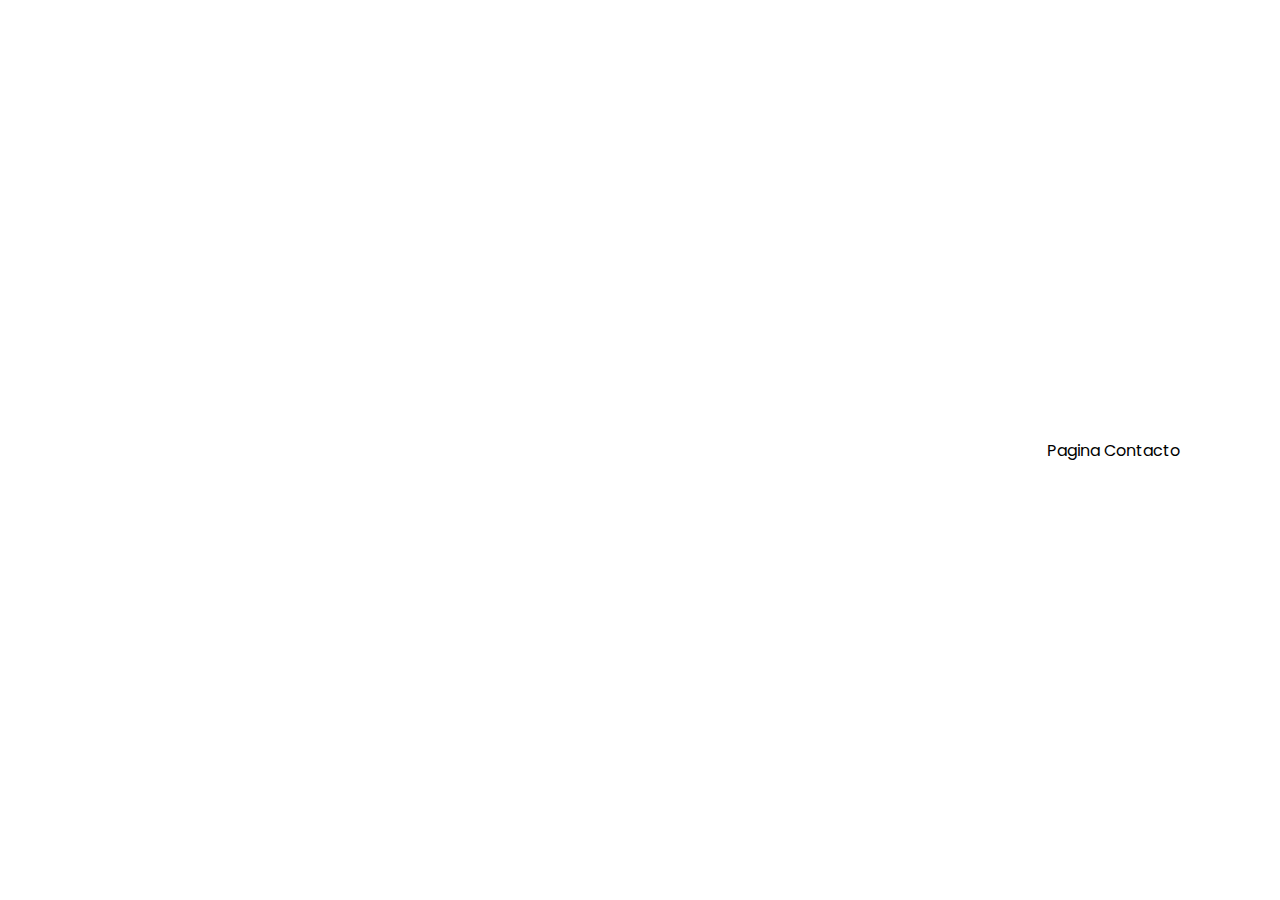
==== Contacto.html @ beb8ddba "mi primer commit" ====
<!DOCTYPE html>
<html lang="es">
<head>
    <meta charset="UTF-8">
    <title> Las Marias Sitio Web</title>
    <link rel="stylesheet" href="stylesin.css"
</head>
<body>
    <section>
        <div class="circle"></div>
        <header>

            <!--Encabezado Inicio/Menu/Novedades/Contacto-->

            <!--Logo en la pagina-->
            <a href="file:C:\Users\USuario_\Desktop\LasMa\index.html"><img src="logolasma.png"  class="logo"></a>
            <div class="toggle"></div>
                <ul class="navigation">
                    <li><a href="index.html"style="--i:1;">Inicio</a></li>
                    <li><a href="Menú.html"style="--i:2;">Menú</a></li>
                    <li><a href="novedades.html"style="--i:3;">Novedades</a></li>
                    <li><a href="Contacto.html"style="--i:4;"class='active'>Contacto</a></li>
                </ul>
        </header>
        <p>Pagina Contacto</p>
        <script>
            const menuToggle = document.querySelector('.toggle');
            const navigation = document.querySelector('.navigation');
            menuToggle.onclick = function(){
                menuToggle.classList.toggle('active');
                navigation.classList.toggle('active');
            }
        </script>
</body>
</html>
---- stylesin.css ----
@import url('https://fonts.googleapis.com/css?family=Poppins:200,300,400,500,600,700,800,900&display=swap');
*
{
    margin: 0;
    padding: 0;
    box-sizing: border-box;
    font-family: 'Poppins', sans-serif;
}

section
{
    position: relative;
    width: 100%;
    min-height: 100vh;
    padding: 100px;
    display: flex;
    justify-content: space-between;
    align-items: center;
    background: rgb(255, 255, 255);
}

header
{
    position: fixed;
    top: 0;
    left: 0;
    width: 100%;
    padding: 20px 100px;
    display: flex;
    justify-content: space-between;
    align-items: center;
    z-index: 1000;
}
header .logo
{
    position: relative;
    max-width: 200px;
    opacity: 0;
    animation: slide_left 0.5s linear forwards;
    animation-delay: 0.2s;
}

@keyframes slide_left
{
    0%
    {
        transform: translateX(-100px);
        opacity: 0;
    }
    100%
    {
        transform: translateX(0px);
        opacity: 1;
    }
}

header ul
{
    position: relative;
    display: flex;
}

header ul li
{
    list-style: none;
}

header ul li a
{
    
    display: inline-block;
    color: #333;
    font-weight: 600;
    font-size: 1.1em;
    margin-left: 40px;
    padding: 8px 18px;
    text-decoration: none;
    user-select: none;
    opacity: 0;
    animation: slide_top 0.5s linear forwards;
    animation-delay: calc(0.2s * var(--i));
}

@keyframes slide_top
{
    0%
    {
        transform: translateY(100px);
        opacity: 0;
    }
    100%
    {
        transform: translateY(0px);
        opacity: 1;
    }
}

header ul li a.active,
header ul li a:hover
{
    background: #dd1d50;
    color: #fff;
    border-radius: 30px;
}

.content
{
    position: relative;
    width: 100%;
    display: flex;
    justify-content: space-between;
    align-items: center;
}

.content .textBox
{
    position: relative;
    max-width: 800px;
}

.content .textBox h2
{
    color: #333;
    font-size: 4em;
    line-height: 1.4em;
    font-weight: 500;
}

.content .textBox h2 span
{
    color: #ca002c;
    font-size: 1.2em;
    font-weight: 900;
}

.content .textBox p
{
    color: #333;
}

.content .textBox a
{
    display: inline-block;
    margin-top: 20px;
    padding: 8px 20px;
    background: #ca002c;
    color: #fff;
    border-radius: 40px;
    font-weight: 500;
    letter-spacing: 1px;
    text-decoration: none;
    opacity: 0;
    animation: slide_top 0.5s linear forwards;
    animation-delay: 2s;
}

.content .imgBox
{
    width: 600px;
    display: flex;
    justify-content: flex-end;
    padding-right: 50px;
    margin-top: 50px;
}

.content .imgBox img
{
    max-width: 480px;
}

.thumb
{
    position: absolute;
    left: 50%;
    bottom: 20px;
    transform: translateX(-50%);
    display: flex;
}

.thumb li
{
    list-style: none;
    display: inline-block;
    margin: 0 20px;
    cursor: pointer;
    transition: 0.5s;
}

.thumb li:hover
{
    transform: translateY(-15%);
}

.thumb li img
{
    max-width: 200px;
}





.icon
{
    position: absolute;
    top: 50%;
    right: 5px;
    bottom: 20px;
    transform: translateY(-50%);
    display: flex;
    justify-content: center;
    align-items: center;
    flex-direction: column;
}

.icon li
{
    list-style: none;
    display: inline-block;
    margin: 0 20px;
    cursor: pointer;
    transition: 0.5s;
}

.icon li a
{
    display: inline-block;
    margin: 5px 0;
    transform: scale(0.6);
    filter: invert(1);
}
/* Movimiento de iconos de redes sociales */
.icon li:hover
{
    transform: translateX(-15%);
}
/* Tamaño de iconos de redes sociales */
.icon li img
{
    max-width: 50px;
}
/*Fondo blanco de los productos*/
.product
{
    width: 85%;
    background-color: #FFFFFF;
    box-shadow: 2px 2px 30px rgba(167,158,245,0.2);
    display: flex;
    margin: 30px auto;
    flex-direction: column;
    align-items: center;
    padding: 40px 20px;
    margin-top: -40%;
    position: relative;
    background-image: url("C:/Users/USuario_/Desktop/poduct bg.png");
    background-size: 1000px;
    background-position: center;
    border-radius: 10px;
}
/*Fuente de NOVEDADES*/
.p-heading font
{
    font-family: poppins;
    color:#d42554;
    font-weight: 700;
    font-size: 2rem;
    text-shadow: 2px 2px 30px rgba(0,0,0,0.2);
}
/*NOVEDADES*/
.p-heading h3
{
    font-family: poppins;
    font-weight: 700;
    font-size: 2rem;
    text-shadow: 2px 2px 30px rgba(0,0,0,0.2);
}

.product-container
{
    display: flex;
    justify-content: center;
    align-items: center;
    flex-wrap: wrap;
    margin: 10px 0px;
    width: 100%;
    

}
/*Recuadro de cada objeto*/
.p-box
{
    width: 250px;
    height: 330px;
    display: flex;
    justify-content: center;
    align-items: center;
    flex-direction: column;
    border-radius: 4px;
    position: relative;
    margin: 10px 30px;
}
/*Imagen de paquete de yerba*/
.p-box img
{
    height: 190px;

}

/*Yerba Mate La Merced De Campo Oc 1/2 Kg*/
.p-box p
{
    color: #4d4d4d70;
    font-size: 0.9rem;
    letter-spacing: 0.5px;
}

/*$228*/
.price
{
    color:#2c2c2c;
    font-family: poppins;
    font-size: 1.1rem;
    text-decoration: none;
}

.buy-btn
{
    position: absolute;
    width: 140px;
    height: 40px;
    display: flex;
    justify-content: center;
    align-items: center;
    font-family: calibri;
    left:50%;
    bottom: -20px;
    transform: translateX(-50%);
    border-radius: 20px;
    color: #FFFFFF;
    background: linear-gradient( 109.6deg,  rgba(254,87,98,1) 11.2%, rgba(255,107,161,1) 99.1% );
    text-decoration: none;
    display: none;
    animation: fade 0.3s;
}

.p-box:hover
{
    box-shadow: 2px 2px 30px rgba(0,0,0,0.1);
    background-color: #FFFFFF;
}

.p-box:hover .price
{
    color:#cf3959;
    transition: all ease 0.2s;
}

.p-box:hover .buy-btn
{
    display: flex;
}
@keyframes fade
{
    0%
    {
        opacity: 0;
    }
    100%
    {
        opacity: 1;
    }
}
/*Hagamos esto Responsive*/

@media(max-width: 991px)
{
    section
    {
        padding: 150px 20px;
    }

    header
    {
        padding: 20px;
    }

    .navigation
    {
        display: none;
    }

    .navigation.active
    {
        position: fixed;
        top: 0;
        left: 0;
        width: 100%;
        height: 100%;
        background: #fff;
        display: flex;
        justify-content: center;
        align-items: center;
        flex-direction: column;
    }

    header ul li
    {
        margin: 10px;
    }

    /* Boton de Menu */
    .toggle
    {
        position: fixed;
        top: 20px;
        right: 20px;
        width: 40px;
        height: 40px;
        background: #dd1d50 url(menu.png);
        background-size: 30px;
        background-repeat: no-repeat;
        background-position: center;
        cursor: pointer;
        z-index: 1000;
        border-radius: 2px;
    }
    /* Boton de Cerrar*/
    .toggle.active
    {
        background: #dd1d50 url(close.png);
        background-size: 25px;
        background-repeat: no-repeat;
        background-position: center; 
    }

    .imgBox .yerbas
    {
        max-width: 240px 286px;
    }

    .content .textBox h2
    {
        font-size: 2.5em;
    }

    .product
    {
        margin-top: -80%;
    }

}

@media(max-width: 700px)
{
    .imgBox .yerbas
    {
        max-width: 120px 143px;
    }
    .circle
    {
        opacity: 0.6;
    }
    .product
    {
        margin-top: -105%;
    }
}
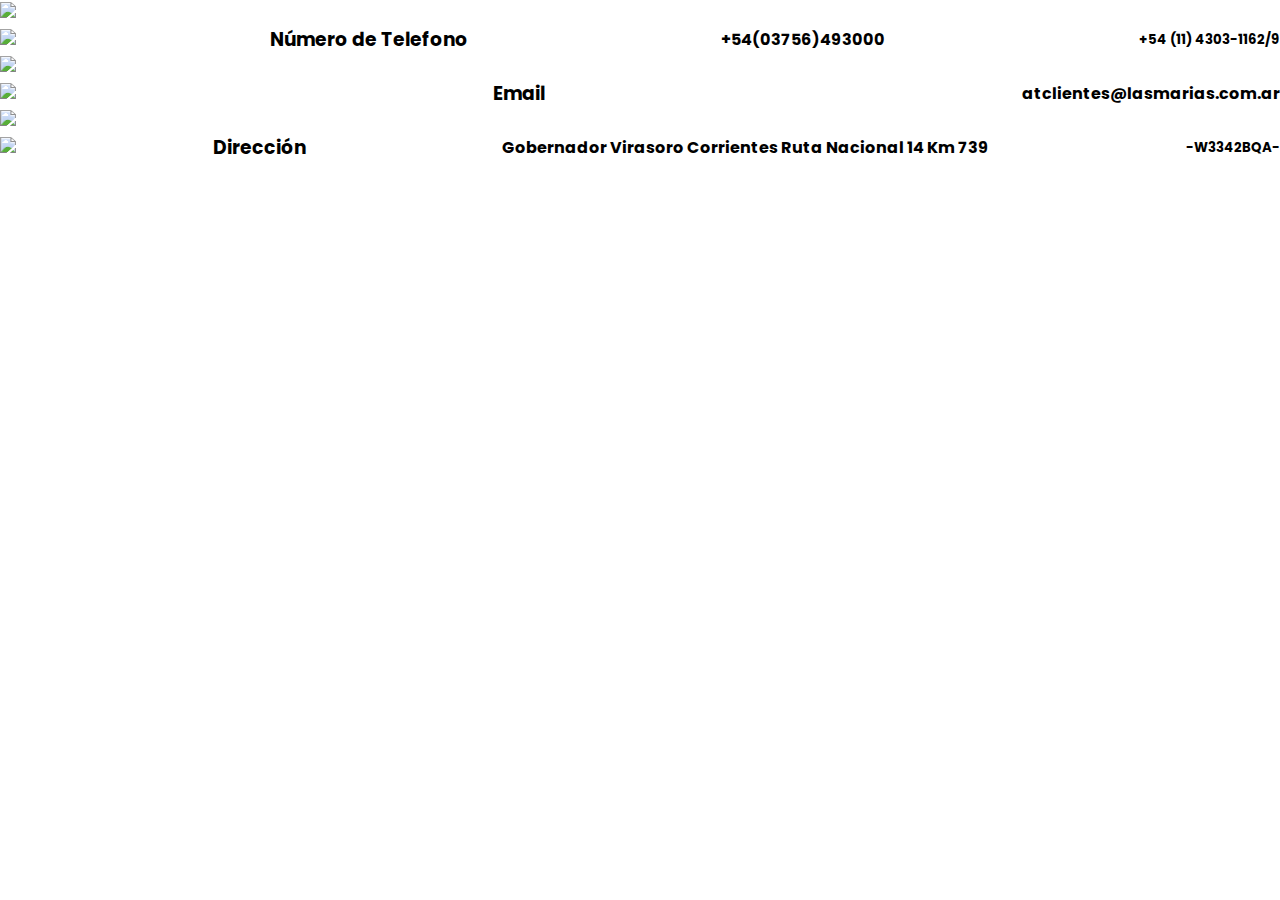
==== commit 44976d80: "Update Contacto.html" ====
--- a/Contacto.html
+++ b/Contacto.html
@@ -3,11 +3,50 @@
 <head>
     <meta charset="UTF-8">
     <title> Las Marias Sitio Web</title>
-    <link rel="stylesheet" href="stylesin.css"
+    <link rel="stylesheet" href="stylesin.css">
 </head>
+<link rel="stylesheet" href="stile.css">
 <body>
-    <section>
-        <div class="circle"></div>
+    <div class="container">
+        <div class="box">
+            <div class="imgBx">
+                <img src="call.png">
+            </div>
+            <div class="content">
+                <div class="icono">
+                    <img src="call.png">
+                </div>
+                <h3>Número de Telefono</h3>
+                <h4>+54(03756)493000</h4>
+                <h5>+54 (11) 4303-1162/9</h5>
+            </div>
+        </div>
+        <div class="box">
+            <div class="imgBx">
+                <img src="open-email.png">
+            </div>
+            <div class="content">
+                <div class="icono">
+                    <img src="open-email.png">
+                </div>
+                <h3>Email</h3>
+                <h4>atclientes@lasmarias.com.ar</h4>
+            </div>
+        </div>
+        <div class="box">
+            <div class="imgBx">
+                <img src="map.png">
+            </div>
+            <div class="content">
+                <div class="icono">
+                    <img src="map.png">
+                </div>
+                <h3>Dirección</h3>
+                <h4>Gobernador Virasoro Corrientes Ruta Nacional 14 Km 739</h4>
+                <h5>-W3342BQA-</h5>
+            </div>
+        </div>
+    </div>
         <header>
 
             <!--Encabezado Inicio/Menu/Novedades/Contacto-->
@@ -22,7 +61,7 @@
                     <li><a href="Contacto.html"style="--i:4;"class='active'>Contacto</a></li>
                 </ul>
         </header>
-        <p>Pagina Contacto</p>
+        
         <script>
             const menuToggle = document.querySelector('.toggle');
             const navigation = document.querySelector('.navigation');
@@ -32,4 +71,4 @@
             }
         </script>
 </body>
-</html>+</html>
--- a/stylesin.css
+++ b/stylesin.css
@@ -252,7 +252,7 @@
     padding: 40px 20px;
     margin-top: -40%;
     position: relative;
-    background-image: url("C:/Users/USuario_/Desktop/poduct bg.png");
+    background-image: url("poduct bg.png");
     background-size: 1000px;
     background-position: center;
     border-radius: 10px;
@@ -464,4 +464,4 @@
     {
         margin-top: -105%;
     }
-}+}
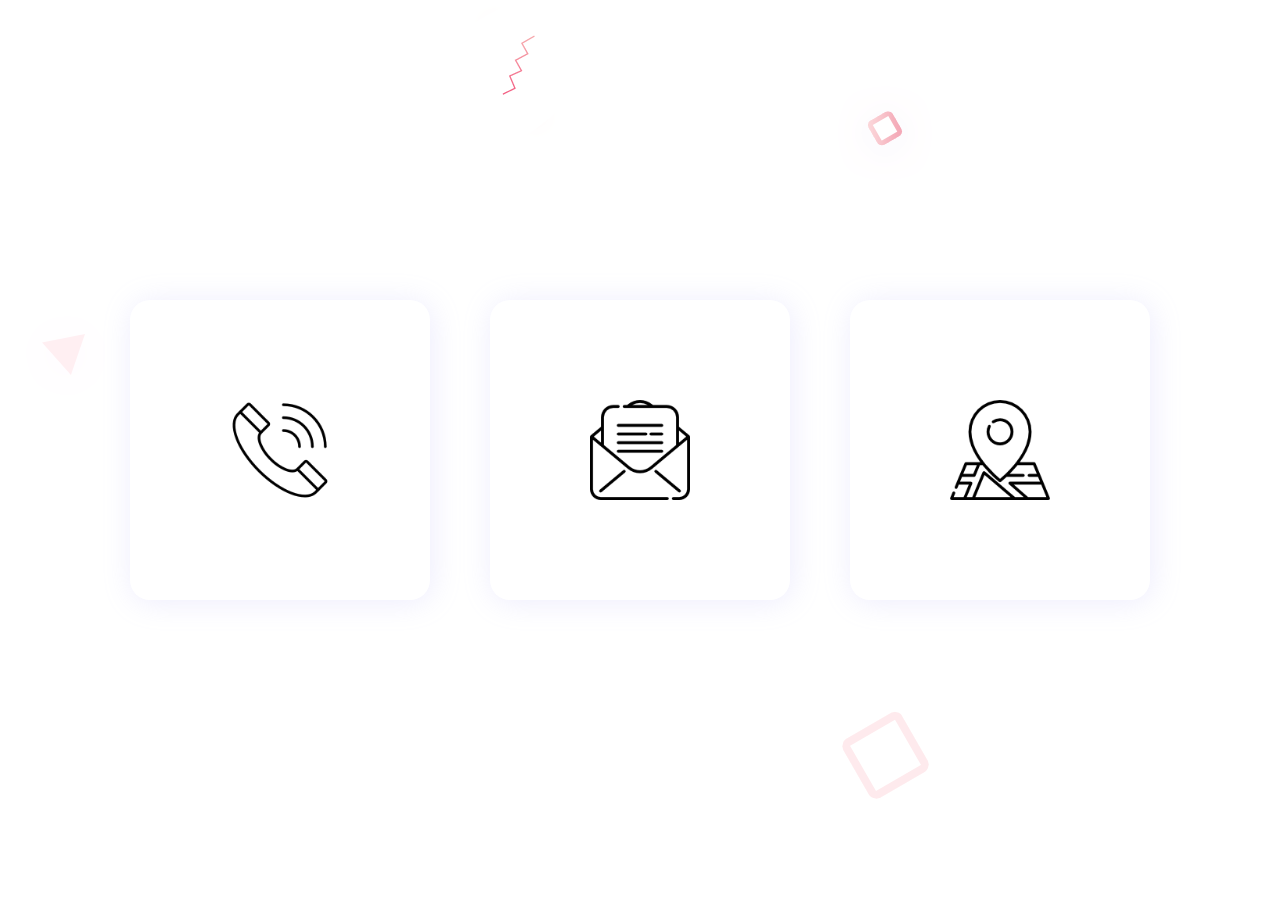
==== commit fdc22b11: "Update Contacto.html" ====
--- a/Contacto.html
+++ b/Contacto.html
@@ -52,7 +52,7 @@
             <!--Encabezado Inicio/Menu/Novedades/Contacto-->
 
             <!--Logo en la pagina-->
-            <a href="file:C:\Users\USuario_\Desktop\LasMa\index.html"><img src="logolasma.png"  class="logo"></a>
+            <a href="index.html"><img src="logolasma.png"  class="logo"></a>
             <div class="toggle"></div>
                 <ul class="navigation">
                     <li><a href="index.html"style="--i:1;">Inicio</a></li>
--- a/stylesin.css
+++ b/stylesin.css
@@ -6,6 +6,8 @@
     box-sizing: border-box;
     font-family: 'Poppins', sans-serif;
 }
+
+
 
 section
 {
@@ -253,9 +255,9 @@
     margin-top: -40%;
     position: relative;
     background-image: url("poduct bg.png");
-    background-size: 1000px;
+    background-size: 980px;
     background-position: center;
-    border-radius: 10px;
+    border-radius: 20px;
 }
 /*Fuente de NOVEDADES*/
 .p-heading font
@@ -264,7 +266,7 @@
     color:#d42554;
     font-weight: 700;
     font-size: 2rem;
-    text-shadow: 2px 2px 30px rgba(0,0,0,0.2);
+    text-shadow: 2px 2px 30px rgba(167,158,245,0.2);
 }
 /*NOVEDADES*/
 .p-heading h3
@@ -272,7 +274,7 @@
     font-family: poppins;
     font-weight: 700;
     font-size: 2rem;
-    text-shadow: 2px 2px 30px rgba(0,0,0,0.2);
+    text-shadow: 2px 2px 30px rgba(167,158,245,0.2);
 }
 
 .product-container
@@ -295,7 +297,7 @@
     justify-content: center;
     align-items: center;
     flex-direction: column;
-    border-radius: 4px;
+    border-radius: 20px;
     position: relative;
     margin: 10px 30px;
 }
@@ -345,7 +347,7 @@
 
 .p-box:hover
 {
-    box-shadow: 2px 2px 30px rgba(0,0,0,0.1);
+    box-shadow: 2px 2px 30px rgba(167,158,245,0.2);
     background-color: #FFFFFF;
 }
 
@@ -408,21 +410,26 @@
         margin: 10px;
     }
 
+    header ul li a
+    {
+        font-size: 2.3em;
+    }
+
     /* Boton de Menu */
     .toggle
     {
         position: fixed;
         top: 20px;
         right: 20px;
-        width: 40px;
-        height: 40px;
+        width: 100px;
+        height: 100px;
         background: #dd1d50 url(menu.png);
         background-size: 30px;
         background-repeat: no-repeat;
         background-position: center;
         cursor: pointer;
         z-index: 1000;
-        border-radius: 2px;
+        border-radius: 20px;
     }
     /* Boton de Cerrar*/
     .toggle.active
@@ -445,12 +452,17 @@
 
     .product
     {
-        margin-top: -80%;
-    }
-
-}
-
-@media(max-width: 700px)
+        margin-top: -170%;
+    }
+
+    .thumb
+    {
+        bottom: 290px;
+    }
+
+}
+
+@media(max-width: 400px)
 {
     .imgBox .yerbas
     {
--- a/stile.css
+++ b/stile.css
@@ -0,0 +1,139 @@
+@import url('https://fonts.googleapis.com/css?family=Poppins:100,200,300,400,500,600,700,800,900');
+*
+{
+    margin: 0;
+    padding: 0;
+    box-sizing: border-box;
+    font-family: 'Poppins', sans-serif;
+}
+
+body
+{
+    display: flex;
+    justify-content: center;
+    align-items: center;
+    min-height: 100vh;
+    background: #f7fcff;
+    background-image: url("poduct bg.png");
+}
+.container
+{
+    position: relative;
+    width: 1100px;
+    display: flex;
+    justify-content: center;
+    align-items: center;
+    flex-wrap: wrap;
+    margin: 40px 0;
+}
+
+.container .box
+{
+    position: relative;
+    width: 300px;
+    height: 300px;
+    margin: 30px;
+    background: #fff;
+    box-shadow: 2px 2px 30px rgba(167,158,245,0.2);
+    border-radius: 20px;
+}
+
+.container .box .imgBx
+{
+    position: absolute;
+    top: 0;
+    left: 0;
+    width: 100%;
+    height: 100%;
+    display: flex;
+    justify-content: center;
+    align-items: center;
+    transition: 0.5s;
+    transition-delay: 0.5s;
+}
+.container .box:hover .imgBx
+{
+    transform: scale(0);
+    transition-delay: 0s;
+}
+
+.container .box .imgBx img
+{
+    max-width: 100px;
+}
+
+.container .box .content
+{
+    position: relative;
+    top: 0;
+    left: 0;
+    width: 100%;
+    height: 100%;
+    padding: 20px;
+    display: flex;
+    justify-content: center;
+    align-items: center;
+    flex-direction: column;
+    text-align: center;
+    transition: 0.5s;
+    background: #ff3579;
+    transform: scale(0);
+    transition-delay: 0s;
+    border-radius: 20px;
+}
+
+.container .box:hover .content
+{
+    transform: scale(1);
+    transition-delay: 0.5s;
+}
+
+.container .box:nth-child(2) .content
+{
+    background: #2ba1ff;
+}
+
+.container .box:nth-child(3) .content
+{
+    background: #c630e0;
+}
+
+.container .box .content .icono img
+{
+    max-width: 80px;
+    filter: invert(1)
+}
+
+.container .box .content h3
+{
+    color: #fff;
+    text-transform: uppercase;
+    font-size: 16px;
+    letter-spacing: 2px;
+    margin-top: 20px;
+}
+
+.container .box .content h4
+{
+    color: #fff;
+    font-size: 16px;
+    letter-spacing: 0px;
+    font-weight: 500;
+}
+
+.container .box .content h5
+{
+    color: #fff;
+    font-size: 16px;
+    letter-spacing: 0px;
+    font-weight: 500;
+}
+
+@media (max-width: 991px)
+{
+    
+    header ul li a
+    {
+        font-size: 2.3em;
+    }
+}
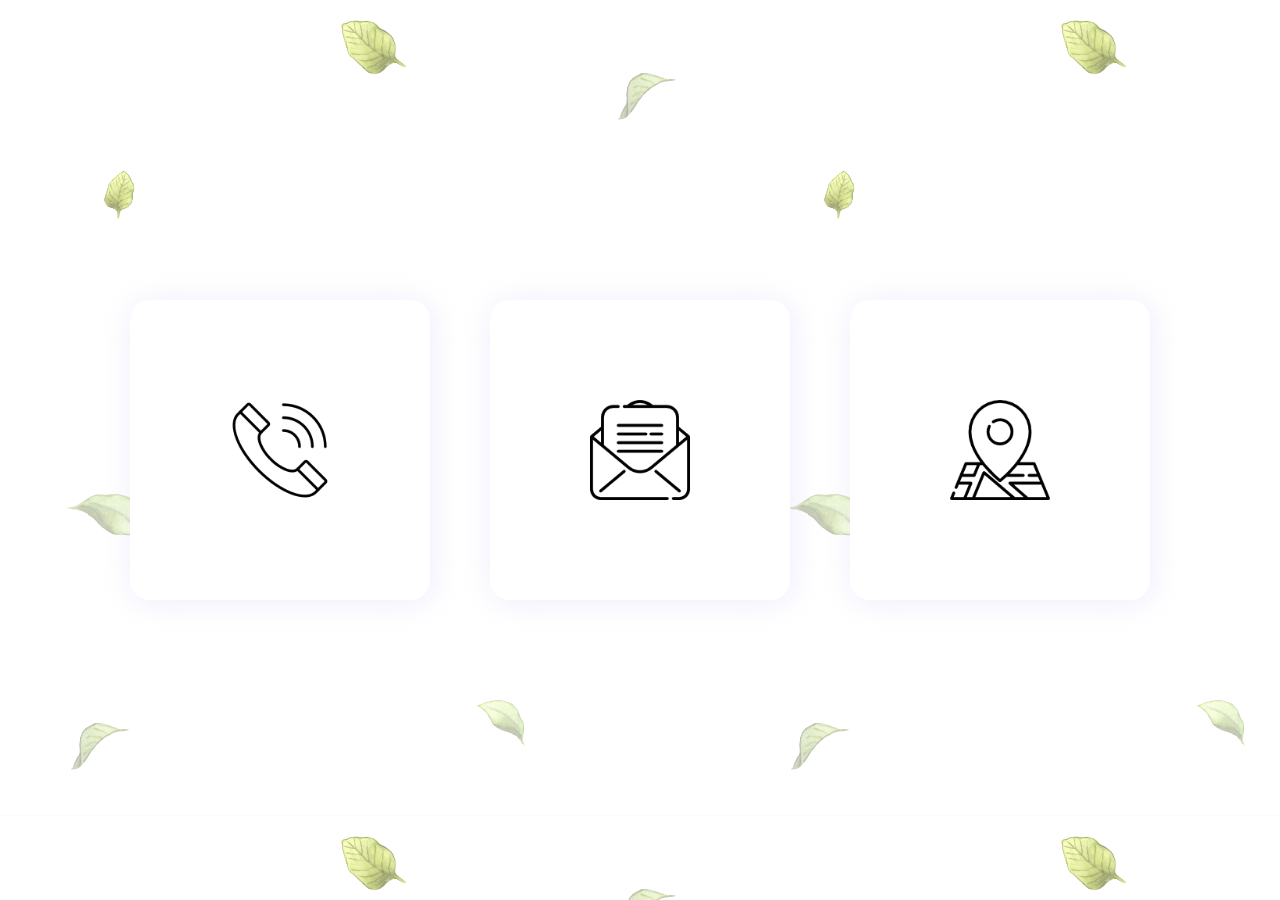
==== commit f94ce90a: "Update Contacto.html" ====
--- a/Contacto.html
+++ b/Contacto.html
@@ -56,7 +56,6 @@
             <div class="toggle"></div>
                 <ul class="navigation">
                     <li><a href="index.html"style="--i:1;">Inicio</a></li>
-                    <li><a href="Menú.html"style="--i:2;">Menú</a></li>
                     <li><a href="novedades.html"style="--i:3;">Novedades</a></li>
                     <li><a href="Contacto.html"style="--i:4;"class='active'>Contacto</a></li>
                 </ul>
--- a/stile.css
+++ b/stile.css
@@ -14,7 +14,7 @@
     align-items: center;
     min-height: 100vh;
     background: #f7fcff;
-    background-image: url("poduct bg.png");
+    background-image: url("poduct bg2.png");
 }
 .container
 {
@@ -76,7 +76,7 @@
     flex-direction: column;
     text-align: center;
     transition: 0.5s;
-    background: #ff3579;
+    background: #df4175;
     transform: scale(0);
     transition-delay: 0s;
     border-radius: 20px;
@@ -90,12 +90,12 @@
 
 .container .box:nth-child(2) .content
 {
-    background: #2ba1ff;
+    background: #a84db8;
 }
 
 .container .box:nth-child(3) .content
 {
-    background: #c630e0;
+    background: #4d94ce;
 }
 
 .container .box .content .icono img
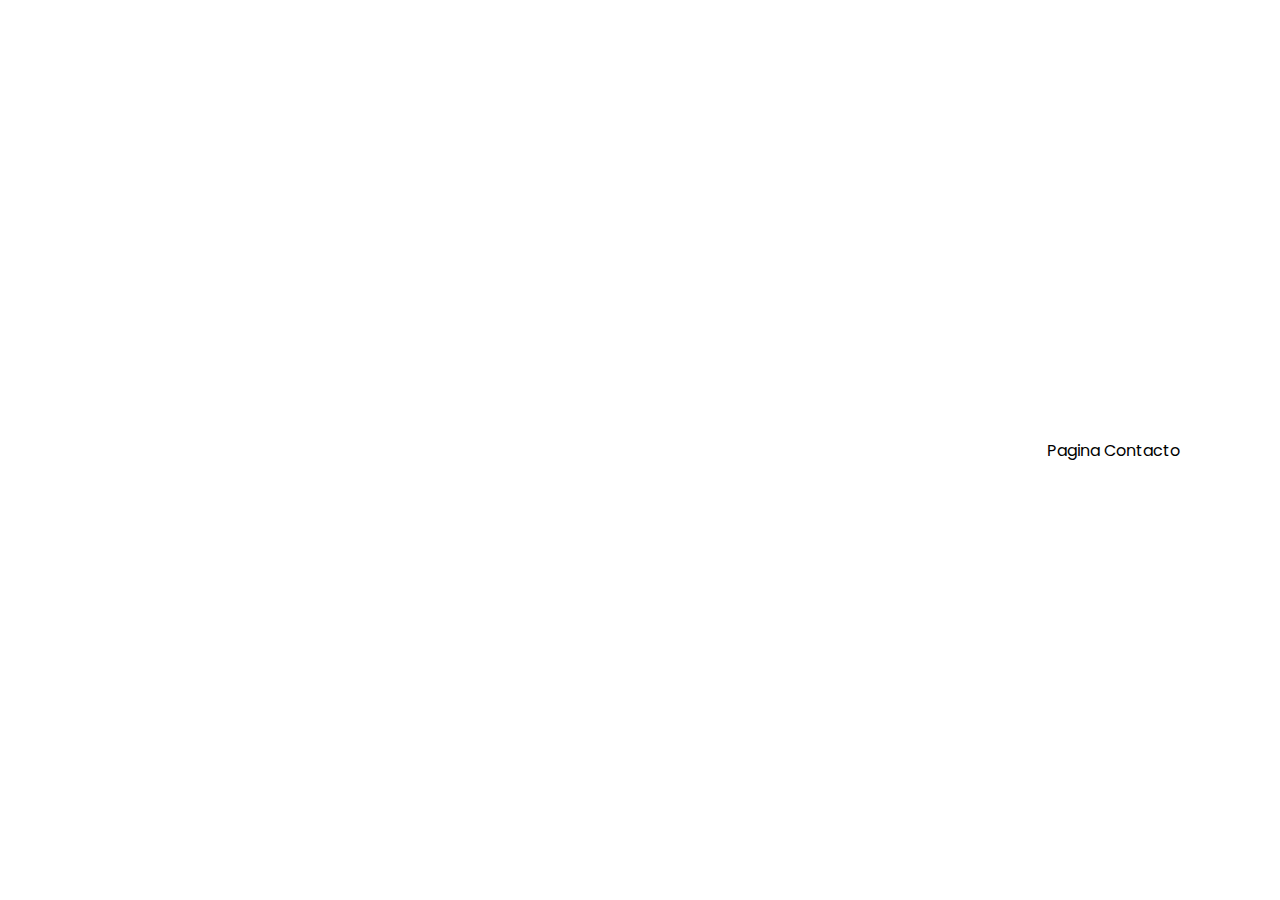
==== commit 9cc376d9: "Update Contacto.html" ====
--- a/Contacto.html
+++ b/Contacto.html
@@ -3,56 +3,17 @@
 <head>
     <meta charset="UTF-8">
     <title> Las Marias Sitio Web</title>
-    <link rel="stylesheet" href="stylesin.css">
+    <link rel="stylesheet" href="stylesin.css"
 </head>
-<link rel="stylesheet" href="stile.css">
 <body>
-    <div class="container">
-        <div class="box">
-            <div class="imgBx">
-                <img src="call.png">
-            </div>
-            <div class="content">
-                <div class="icono">
-                    <img src="call.png">
-                </div>
-                <h3>Número de Telefono</h3>
-                <h4>+54(03756)493000</h4>
-                <h5>+54 (11) 4303-1162/9</h5>
-            </div>
-        </div>
-        <div class="box">
-            <div class="imgBx">
-                <img src="open-email.png">
-            </div>
-            <div class="content">
-                <div class="icono">
-                    <img src="open-email.png">
-                </div>
-                <h3>Email</h3>
-                <h4>atclientes@lasmarias.com.ar</h4>
-            </div>
-        </div>
-        <div class="box">
-            <div class="imgBx">
-                <img src="map.png">
-            </div>
-            <div class="content">
-                <div class="icono">
-                    <img src="map.png">
-                </div>
-                <h3>Dirección</h3>
-                <h4>Gobernador Virasoro Corrientes Ruta Nacional 14 Km 739</h4>
-                <h5>-W3342BQA-</h5>
-            </div>
-        </div>
-    </div>
+    <section>
+        <div class="circle"></div>
         <header>
 
             <!--Encabezado Inicio/Menu/Novedades/Contacto-->
 
             <!--Logo en la pagina-->
-            <a href="index.html"><img src="logolasma.png"  class="logo"></a>
+            <a href="file:C:\Users\USuario_\Desktop\LasMa\index.html"><img src="logolasma.png"  class="logo"></a>
             <div class="toggle"></div>
                 <ul class="navigation">
                     <li><a href="index.html"style="--i:1;">Inicio</a></li>
@@ -60,7 +21,7 @@
                     <li><a href="Contacto.html"style="--i:4;"class='active'>Contacto</a></li>
                 </ul>
         </header>
-        
+        <p>Pagina Contacto</p>
         <script>
             const menuToggle = document.querySelector('.toggle');
             const navigation = document.querySelector('.navigation');
